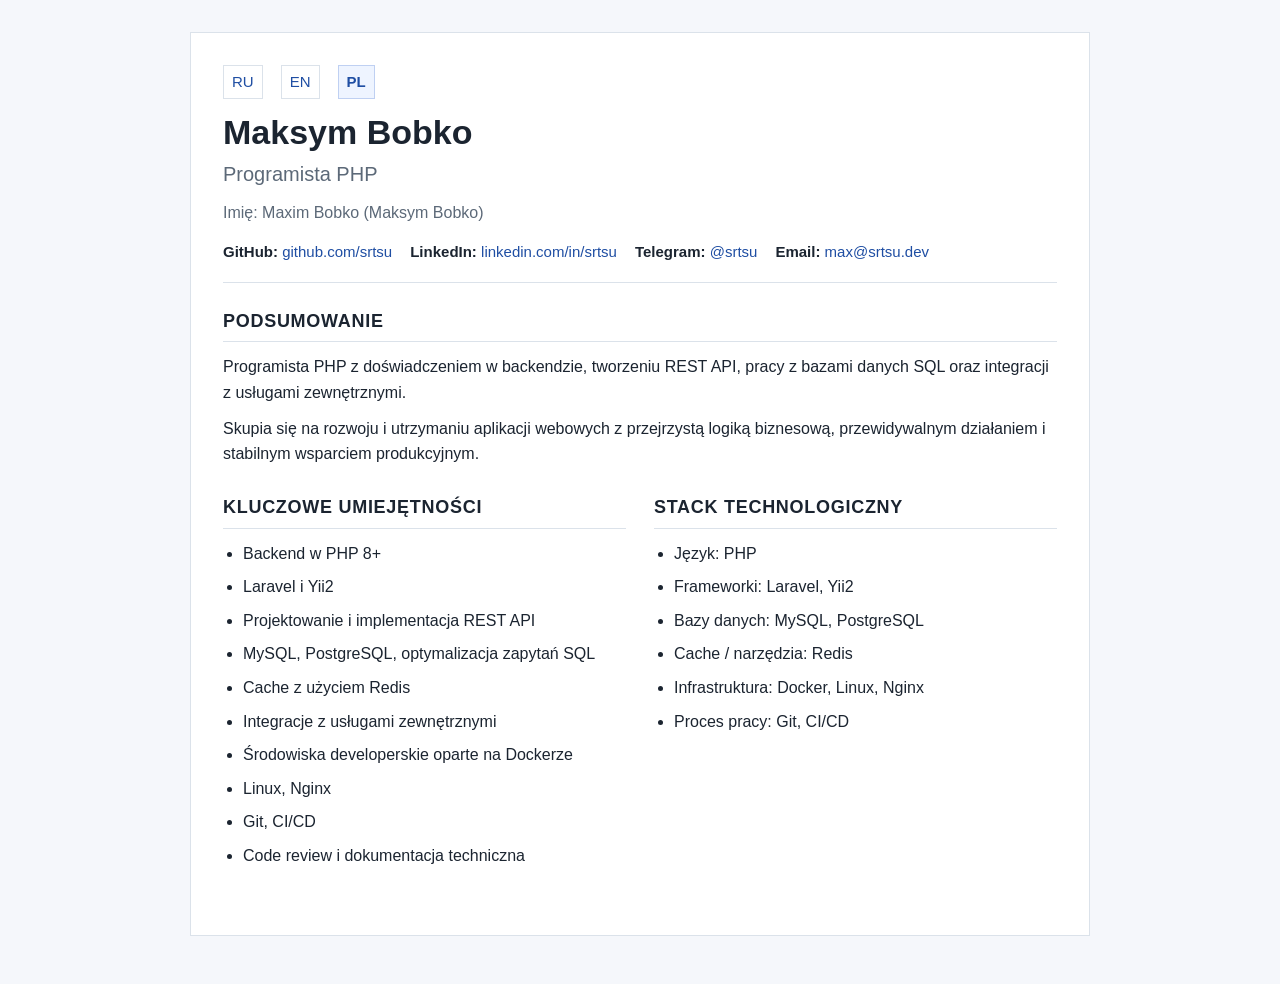
==== pl/index.html @ 229b0116 "add personal profile website" ====
<!doctype html>
<html lang="pl">
<head>
  <meta charset="utf-8" />
  <meta name="viewport" content="width=device-width, initial-scale=1" />
  <title>Maksym Bobko — Programista PHP</title>
  <meta name="description" content="Programista PHP. Backend, REST API, bazy danych SQL, integracje, Laravel, Yii2, Redis, Docker." />
  <meta name="robots" content="index,follow,max-image-preview:large,max-snippet:-1,max-video-preview:-1" />
  <link rel="canonical" href="https://srtsu.dev/pl/" />
  <link rel="alternate" hreflang="en" href="https://srtsu.dev/" />
  <link rel="alternate" hreflang="ru" href="https://srtsu.dev/ru/" />
  <link rel="alternate" hreflang="pl" href="https://srtsu.dev/pl/" />
  <link rel="alternate" hreflang="x-default" href="https://srtsu.dev/" />
  <meta property="og:type" content="website" />
  <meta property="og:title" content="Maksym Bobko — Programista PHP" />
  <meta property="og:description" content="Programista PHP. Backend, REST API, bazy danych SQL, integracje, Laravel, Yii2, Redis, Docker." />
  <meta property="og:url" content="https://srtsu.dev/pl/" />
  <meta property="og:site_name" content="Maxim Bobko" />
  <link rel="stylesheet" href="/assets/styles.css" />
  <script type="application/ld+json">{"@context":"https://schema.org","@type":"ProfilePage","mainEntity":{"@type":"Person","@id":"https://srtsu.dev/#me","name":"Maksym Bobko","alternateName":["Maxim Bobko","Максим Бобко","Maksym Bobko","@srtsu"],"url":"https://srtsu.dev/","jobTitle":"PHP Developer","description":"Programista PHP. Backend, REST API, bazy danych SQL, integracje, Laravel, Yii2, Redis, Docker.","knowsLanguage":["ru","en","pl"],"knowsAbout":["PHP 8+","Laravel","Yii2","Backend Development","REST API","MySQL","PostgreSQL","Redis","Docker","Linux","Nginx","Git","CI/CD","System Integration","Technical Documentation","Code Review"],"sameAs":["https://github.com/srtsu","https://www.linkedin.com/in/srtsu/","https://t.me/srtsu"],"email":"mailto:max@srtsu.dev"}}</script>
</head>
<body>
  <main class="page">
    <header>
      <nav class="lang-switch" aria-label="Language switcher"><a class="" href="/ru/">RU</a><a class="" href="/">EN</a><a class="current" href="/pl/">PL</a></nav>
      <h1>Maksym Bobko</h1>
      <p class="role">Programista PHP</p>
      <p class="identity-note">Imię: Maxim Bobko (Maksym Bobko)</p>
      <div class="contacts">
        <span><strong>GitHub:</strong> <a href="https://github.com/srtsu" target="_blank" rel="me noopener noreferrer">github.com/srtsu</a></span>
        <span><strong>LinkedIn:</strong> <a href="https://www.linkedin.com/in/srtsu/" target="_blank" rel="me noopener noreferrer">linkedin.com/in/srtsu</a></span>
        <span><strong>Telegram:</strong> <a href="https://t.me/srtsu" target="_blank" rel="me noopener noreferrer">@srtsu</a></span>
        <span><strong>Email:</strong> <a href="mailto:max@srtsu.dev">max@srtsu.dev</a></span>
      </div>
    </header>

    <section>
      <h2>Podsumowanie</h2>
      <p>Programista PHP z doświadczeniem w backendzie, tworzeniu REST API, pracy z bazami danych SQL oraz integracji z usługami zewnętrznymi.</p><p>Skupia się na rozwoju i utrzymaniu aplikacji webowych z przejrzystą logiką biznesową, przewidywalnym działaniem i stabilnym wsparciem produkcyjnym.</p>
    </section>

    <section class="two-col">
      <div>
        <h2>Kluczowe umiejętności</h2>
        <ul><li>Backend w PHP 8+</li><li>Laravel i Yii2</li><li>Projektowanie i implementacja REST API</li><li>MySQL, PostgreSQL, optymalizacja zapytań SQL</li><li>Cache z użyciem Redis</li><li>Integracje z usługami zewnętrznymi</li><li>Środowiska developerskie oparte na Dockerze</li><li>Linux, Nginx</li><li>Git, CI/CD</li><li>Code review i dokumentacja techniczna</li></ul>
      </div>
      <div>
        <h2>Stack technologiczny</h2>
        <ul><li>Język: PHP</li><li>Frameworki: Laravel, Yii2</li><li>Bazy danych: MySQL, PostgreSQL</li><li>Cache / narzędzia: Redis</li><li>Infrastruktura: Docker, Linux, Nginx</li><li>Proces pracy: Git, CI/CD</li></ul>
      </div>
    </section>
  </main>
</body>
</html>
---- assets/styles.css ----
:root {
  --bg: #f5f7fb;
  --panel: #ffffff;
  --text: #1b2430;
  --muted: #5c6978;
  --line: #dbe2ea;
  --accent: #1f4ea3;
  --max: 900px;
}

* { box-sizing: border-box; }

html { -webkit-text-size-adjust: 100%; }

body {
  margin: 0;
  padding: 32px 16px 48px;
  background: var(--bg);
  color: var(--text);
  font: 16px/1.6 Arial, Helvetica, sans-serif;
}

a {
  color: var(--accent);
  text-decoration: none;
}

a:hover { text-decoration: underline; }

.page {
  max-width: var(--max);
  margin: 0 auto;
  background: var(--panel);
  border: 1px solid var(--line);
  padding: 32px;
}

header {
  border-bottom: 1px solid var(--line);
  padding-bottom: 18px;
  margin-bottom: 24px;
}

h1 {
  margin: 0 0 6px;
  font-size: 34px;
  line-height: 1.15;
}

.role {
  margin: 0;
  font-size: 20px;
  color: var(--muted);
}

.identity-note {
  margin: 10px 0 0;
  color: var(--muted);
}

.contacts,
.lang-switch {
  display: flex;
  flex-wrap: wrap;
  gap: 8px 18px;
  font-size: 15px;
}

.contacts {
  margin-top: 14px;
}

.lang-switch {
  margin-bottom: 14px;
}

.lang-switch a {
  padding: 4px 8px;
  border: 1px solid var(--line);
  background: #fff;
}

.lang-switch .current {
  background: #eef4ff;
  border-color: #bfd0f2;
  font-weight: 700;
}

section { margin: 0 0 26px; }

h2 {
  font-size: 18px;
  margin: 0 0 12px;
  padding-bottom: 6px;
  border-bottom: 1px solid var(--line);
  text-transform: uppercase;
  letter-spacing: .04em;
}

p { margin: 0 0 10px; }

ul {
  margin: 0;
  padding-left: 20px;
}

li { margin: 0 0 8px; }

.two-col {
  display: grid;
  grid-template-columns: 1fr 1fr;
  gap: 28px;
}

.single-col { display: block; }

@media (max-width: 720px) {
  .page { padding: 22px; }
  .two-col { grid-template-columns: 1fr; gap: 20px; }
  h1 { font-size: 28px; }
  .role { font-size: 18px; }
}
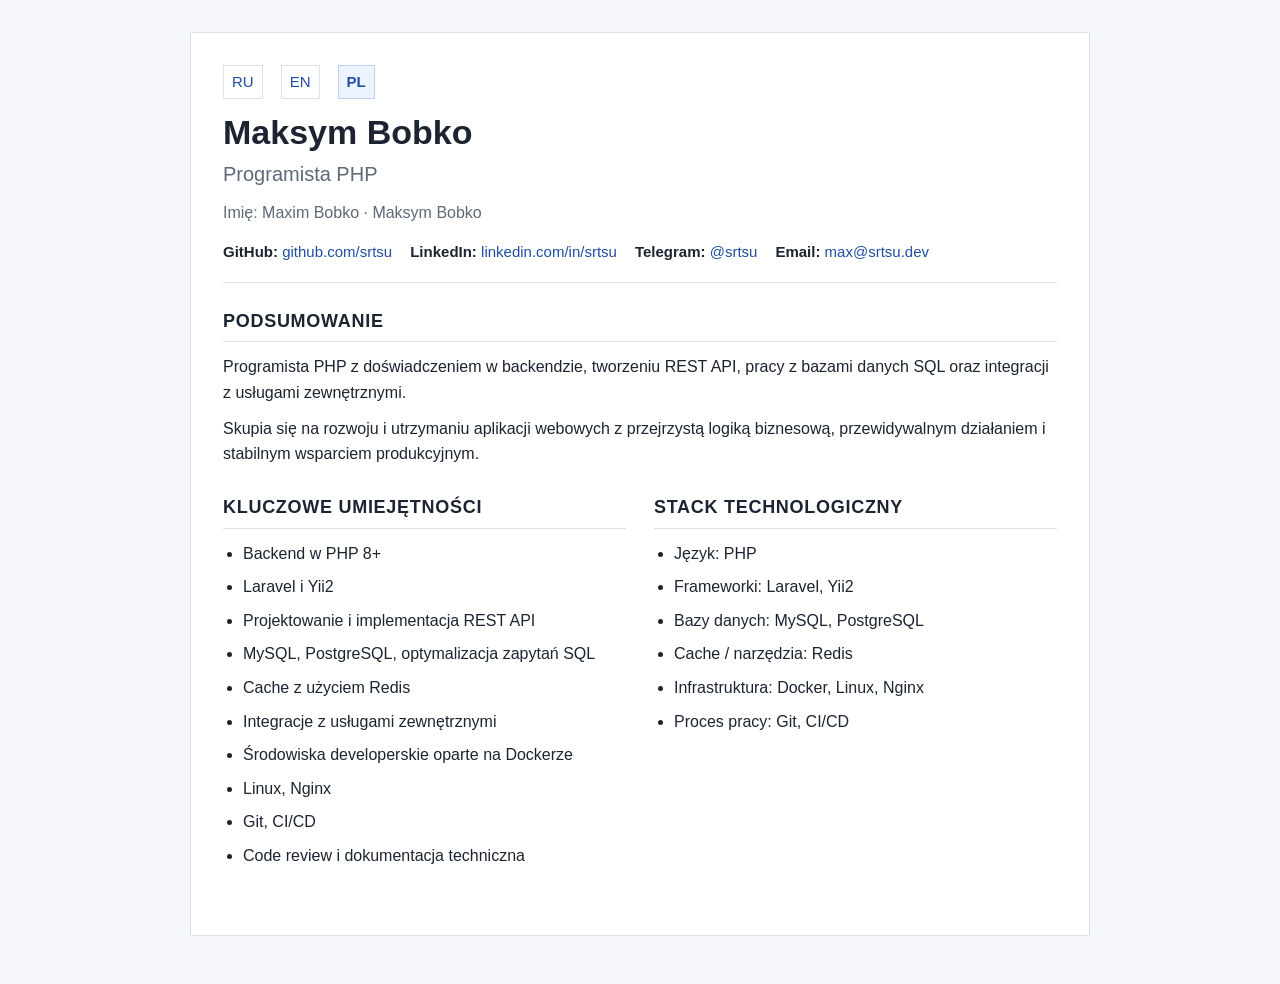
==== commit 28a55b53: "improve personal profile" ====
--- a/pl/index.html
+++ b/pl/index.html
@@ -17,7 +17,7 @@
   <meta property="og:url" content="https://srtsu.dev/pl/" />
   <meta property="og:site_name" content="Maxim Bobko" />
   <link rel="stylesheet" href="/assets/styles.css" />
-  <script type="application/ld+json">{"@context":"https://schema.org","@type":"ProfilePage","mainEntity":{"@type":"Person","@id":"https://srtsu.dev/#me","name":"Maksym Bobko","alternateName":["Maxim Bobko","Максим Бобко","Maksym Bobko","@srtsu"],"url":"https://srtsu.dev/","jobTitle":"PHP Developer","description":"Programista PHP. Backend, REST API, bazy danych SQL, integracje, Laravel, Yii2, Redis, Docker.","knowsLanguage":["ru","en","pl"],"knowsAbout":["PHP 8+","Laravel","Yii2","Backend Development","REST API","MySQL","PostgreSQL","Redis","Docker","Linux","Nginx","Git","CI/CD","System Integration","Technical Documentation","Code Review"],"sameAs":["https://github.com/srtsu","https://www.linkedin.com/in/srtsu/","https://t.me/srtsu"],"email":"mailto:max@srtsu.dev"}}</script>
+  <script type="application/ld+json">{"@context":"https://schema.org","@type":"ProfilePage","mainEntity":{"@type":"Person","@id":"https://srtsu.dev/#me","name":"Maksym Bobko","givenName":"Maksym","familyName":"Bobko","additionalName":"Igoriewicz","alternateName":["Maxim Bobko","Максим Бобко","Максим Игоревич Бобко","@srtsu","Бобко Максим Игоревич"],"url":"https://srtsu.dev/","jobTitle":"PHP Developer","description":"Programista PHP. Backend, REST API, bazy danych SQL, integracje, Laravel, Yii2, Redis, Docker.","knowsLanguage":["ru","en","pl"],"knowsAbout":["PHP 8+","Laravel","Yii2","Backend Development","REST API","MySQL","PostgreSQL","Redis","Docker","Linux","Nginx","Git","CI/CD","System Integration","Technical Documentation","Code Review"],"sameAs":["https://github.com/srtsu","https://www.linkedin.com/in/srtsu/","https://t.me/srtsu","https://scholar.google.com/citations?user=jQ9KGWoAAAAJ"],"email":"mailto:max@srtsu.dev"}}</script>
 </head>
 <body>
   <main class="page">
@@ -25,7 +25,7 @@
       <nav class="lang-switch" aria-label="Language switcher"><a class="" href="/ru/">RU</a><a class="" href="/">EN</a><a class="current" href="/pl/">PL</a></nav>
       <h1>Maksym Bobko</h1>
       <p class="role">Programista PHP</p>
-      <p class="identity-note">Imię: Maxim Bobko (Maksym Bobko)</p>
+      <p class="identity-note">Imię: Maxim Bobko · Maksym Bobko</p>
       <div class="contacts">
         <span><strong>GitHub:</strong> <a href="https://github.com/srtsu" target="_blank" rel="me noopener noreferrer">github.com/srtsu</a></span>
         <span><strong>LinkedIn:</strong> <a href="https://www.linkedin.com/in/srtsu/" target="_blank" rel="me noopener noreferrer">linkedin.com/in/srtsu</a></span>
